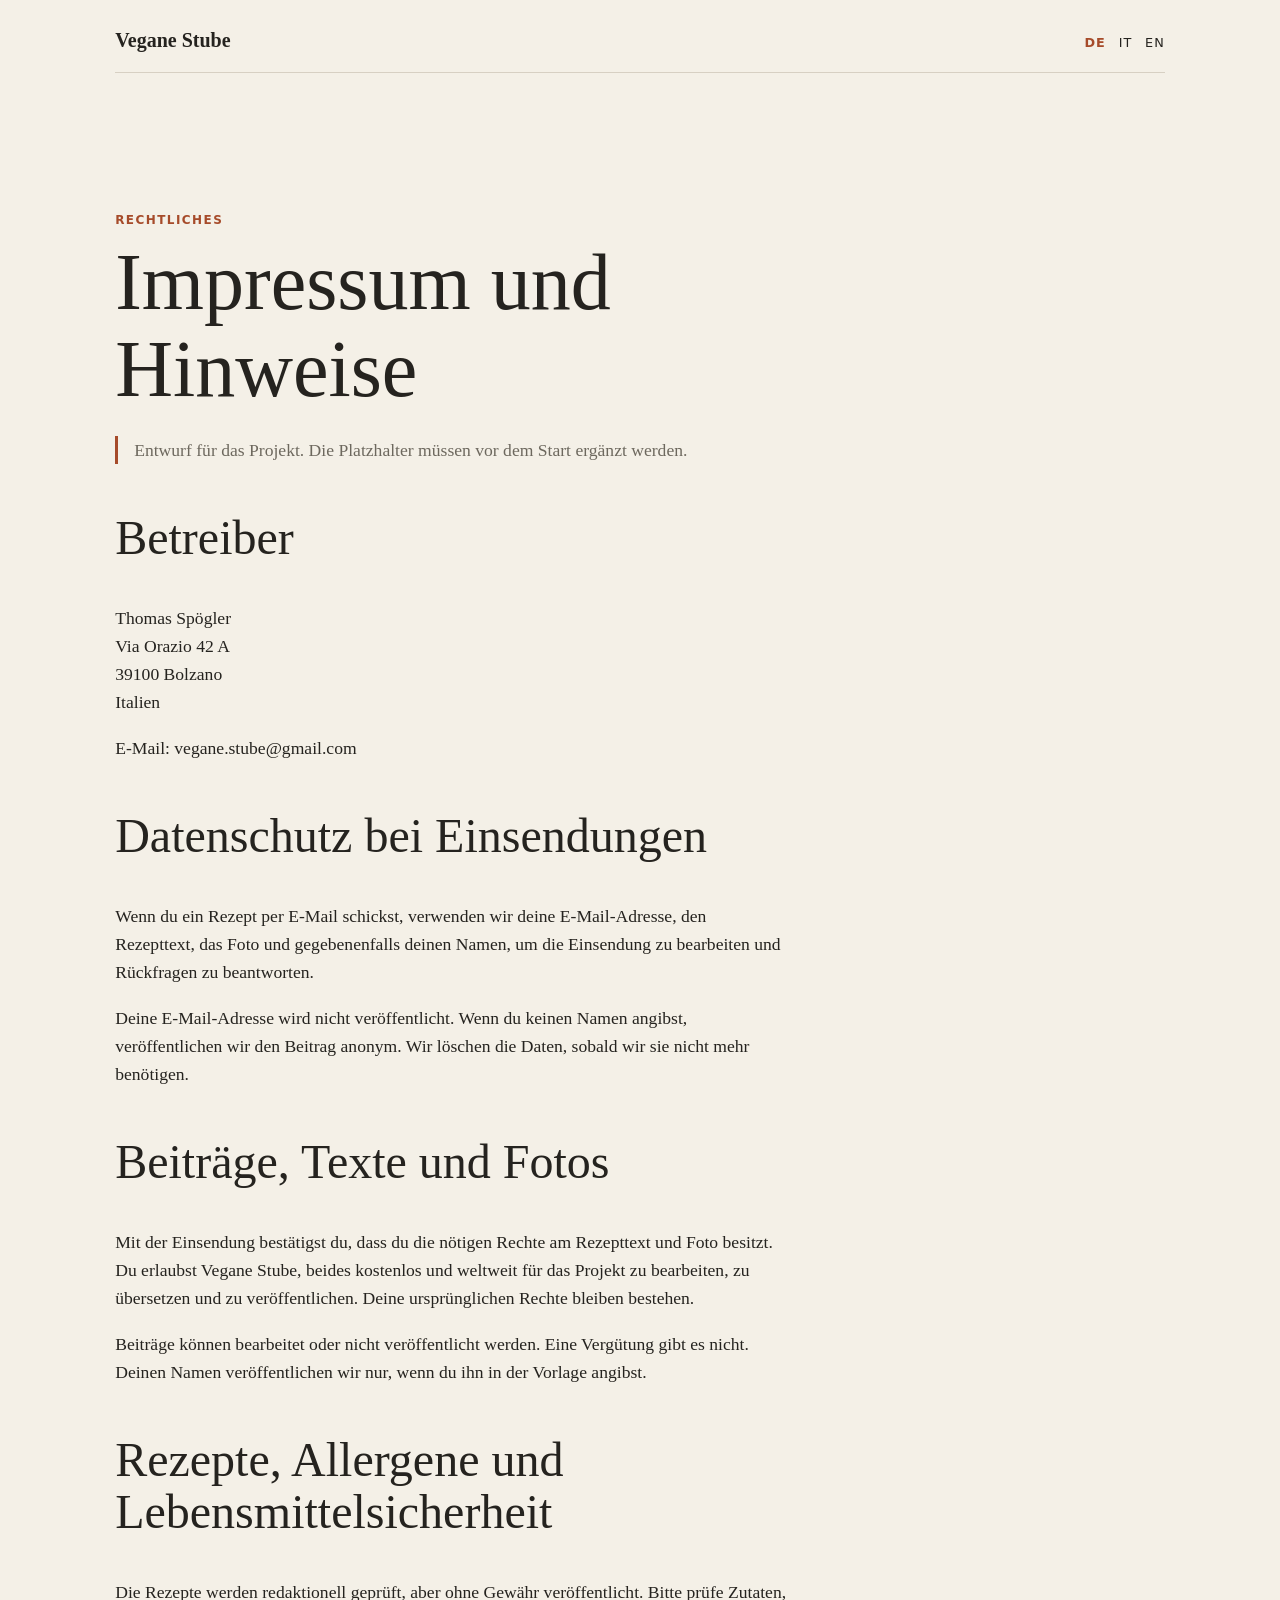
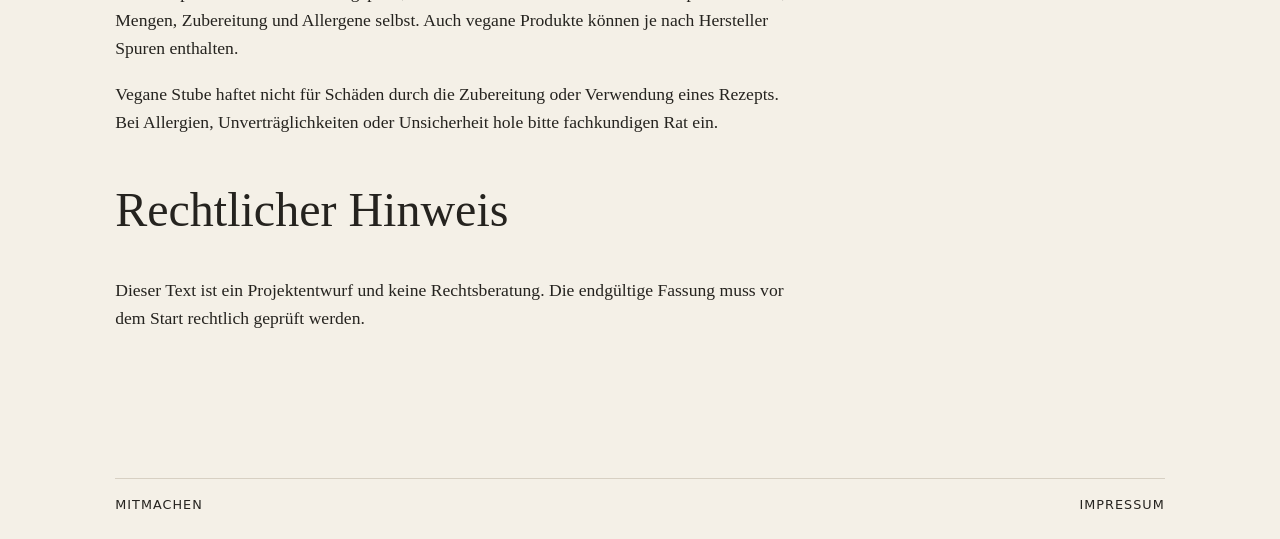
==== de/impressum/index.html @ 54d412f8 "Initial Vegane Stube website Add the multilingual static recipe site, contribution workflow, legal d" ====
<!doctype html>
<html lang="de">
<head>
  <meta charset="utf-8">
  <meta name="viewport" content="width=device-width, initial-scale=1">
  <title>Impressum – Vegane Stube</title>
  <link rel="stylesheet" href="../../assets/site.css?v=3">
</head>
<body>
  <header class="site-header"><a class="site-title" href="../../">Vegane Stube</a><nav aria-label="Sprache"><a href="./" aria-current="page">DE</a><a href="../../it/legal/">IT</a><a href="../../en/legal/">EN</a></nav></header>
  <main class="page">
    <p class="eyebrow">Rechtliches</p>
    <h1>Impressum und Hinweise</h1>
    <p class="notice">Entwurf für das Projekt. Die Platzhalter müssen vor dem Start ergänzt werden.</p>
    <h2>Betreiber</h2>
    <p>Thomas Spögler<br>Via Orazio 42 A<br>39100 Bolzano<br>Italien</p>
    <p>E-Mail: vegane.stube@gmail.com</p>
    <h2>Datenschutz bei Einsendungen</h2>
    <p>Wenn du ein Rezept per E-Mail schickst, verwenden wir deine E-Mail-Adresse, den Rezepttext, das Foto und gegebenenfalls deinen Namen, um die Einsendung zu bearbeiten und Rückfragen zu beantworten.</p>
    <p>Deine E-Mail-Adresse wird nicht veröffentlicht. Wenn du keinen Namen angibst, veröffentlichen wir den Beitrag anonym. Wir löschen die Daten, sobald wir sie nicht mehr benötigen.</p>
    <h2>Beiträge, Texte und Fotos</h2>
    <p>Mit der Einsendung bestätigst du, dass du die nötigen Rechte am Rezepttext und Foto besitzt. Du erlaubst Vegane Stube, beides kostenlos und weltweit für das Projekt zu bearbeiten, zu übersetzen und zu veröffentlichen. Deine ursprünglichen Rechte bleiben bestehen.</p>
    <p>Beiträge können bearbeitet oder nicht veröffentlicht werden. Eine Vergütung gibt es nicht. Deinen Namen veröffentlichen wir nur, wenn du ihn in der Vorlage angibst.</p>
    <h2>Rezepte, Allergene und Lebensmittelsicherheit</h2>
    <p>Die Rezepte werden redaktionell geprüft, aber ohne Gewähr veröffentlicht. Bitte prüfe Zutaten, Mengen, Zubereitung und Allergene selbst. Auch vegane Produkte können je nach Hersteller Spuren enthalten.</p>
    <p>Vegane Stube haftet nicht für Schäden durch die Zubereitung oder Verwendung eines Rezepts. Bei Allergien, Unverträglichkeiten oder Unsicherheit hole bitte fachkundigen Rat ein.</p>
    <h2>Rechtlicher Hinweis</h2>
    <p>Dieser Text ist ein Projektentwurf und keine Rechtsberatung. Die endgültige Fassung muss vor dem Start rechtlich geprüft werden.</p>
  </main>
  <footer class="site-footer"><a href="../mitmachen/">Mitmachen</a><a href="./">Impressum</a></footer>
</body>
</html>
---- assets/site.css ----
:root {
  color-scheme: light;
  --paper: #f4f0e7;
  --ink: #25231f;
  --muted: #6d685e;
  --accent: #a64b2a;
  --line: #d7d0c3;
  font-family: Georgia, "Times New Roman", serif;
}

* { box-sizing: border-box; }

body {
  display: flex;
  flex-direction: column;
  max-width: 72rem;
  min-height: 100vh;
  margin: 0 auto;
  padding: 1.5rem clamp(1.25rem, 4vw, 4rem);
  background: var(--paper);
  color: var(--ink);
  font-size: 1.1rem;
  line-height: 1.6;
}

main { flex: 1; }

a { color: inherit; }
a:hover { color: var(--accent); }

.site-header, .site-footer {
  display: flex;
  justify-content: space-between;
  gap: 1rem;
  align-items: baseline;
}

.site-header { border-bottom: 1px solid var(--line); padding-bottom: 1rem; }
.site-title { font-size: 1.25rem; font-weight: bold; text-decoration: none; }
nav, .site-footer { font-family: system-ui, sans-serif; font-size: .8rem; letter-spacing: .08em; text-transform: uppercase; }
nav { display: flex; gap: .8rem; }
nav a { text-decoration: none; }
nav a[aria-current="page"] { color: var(--accent); font-weight: bold; }

main { padding: 8rem 0; }
.hero { max-width: 48rem; }
.eyebrow { color: var(--accent); font: bold .75rem/1.2 system-ui, sans-serif; letter-spacing: .12em; text-transform: uppercase; }
h1, h2 { font-weight: normal; line-height: 1.08; }
h1 { max-width: 12ch; margin: .75rem 0 1.5rem; font-size: clamp(3rem, 8vw, 6.5rem); }
h2 { font-size: clamp(2rem, 4vw, 3rem); }
.intro { max-width: 38rem; color: var(--muted); font-size: 1.3rem; }
.section { max-width: 34rem; margin-top: 10rem; }
.section-heading { border-top: 1px solid var(--line); padding-top: 1rem; }
.section-heading h2 { margin-top: .5rem; }
.button { display: inline-block; margin-top: 1rem; padding: .7rem 1rem; background: var(--accent); color: #fff; text-decoration: none; }
.button:hover { background: var(--ink); color: #fff; }
.button-secondary { margin-left: .5rem; background: transparent; color: var(--accent); border: 1px solid var(--accent); }
.button-secondary:hover { color: #fff; }
.page { max-width: 42rem; }
.page h1 { max-width: none; font-size: clamp(3rem, 8vw, 5rem); }
.page h2 { margin-top: 3rem; }
li { margin: .5rem 0; }
code { padding: .1em .3em; background: #fff; color: var(--accent); font-family: ui-monospace, SFMono-Regular, Menlo, Monaco, Consolas, monospace; font-size: .85em; }
.notice { border-left: 3px solid var(--accent); padding-left: 1rem; color: var(--muted); }
.recipe-list { display: grid; gap: 1rem; margin-top: 2rem; }
.collection-tools { margin-top: 3rem; }
.collection-tools input { width: 100%; padding: 1rem; border: 1px solid var(--line); background: #fff; color: var(--ink); font: 1.2rem Georgia, "Times New Roman", serif; }
.category-filters { display: flex; gap: .5rem; width: 100%; margin-top: 1rem; }
.filter-button { flex: 1; padding: .75rem; border: 1px solid var(--line); border-radius: 0; background: transparent; color: var(--ink); cursor: pointer; font: .8rem system-ui, sans-serif; transition: background-color .15s ease, border-color .15s ease, color .15s ease; }
.filter-button.is-active, .filter-button:hover { border-color: var(--accent); background: var(--accent); color: #fff; }
.filter-button:focus-visible, .collection-tools input:focus-visible { outline: 2px solid var(--accent); outline-offset: 3px; }
.filter-empty { color: var(--muted); }
.recipe-card { display: block; border-top: 1px solid var(--line); padding: 1.25rem 0; text-decoration: none; transition: padding-left .15s ease; }
.recipe-card:hover { padding-left: .75rem; }
.recipe-card h2 { margin: 0; font-size: 2rem; }
.recipe-card p { margin: .25rem 0 0; color: var(--muted); }
.recipe-meta { color: var(--accent); font: .75rem system-ui, sans-serif; letter-spacing: .08em; text-transform: uppercase; }
.guide-warning { color: var(--accent); font: .75rem system-ui, sans-serif; letter-spacing: .08em; text-transform: uppercase; }
.recipe-card[data-category="first"] .recipe-meta { color: #6c7d4d; }
.recipe-card[data-category="second"] .recipe-meta { color: var(--accent); }
.recipe-card[data-category="dessert"] .recipe-meta { color: #8a5b76; }
.recipe-layout { display: block; }
.recipe-layout h2 { margin-top: 0; }
.recipe-layout ul, .recipe-layout ol { padding-left: 1.25rem; }
.recipe-layout ol { max-width: 52rem; }
.recipe-intro { color: var(--muted); font-size: 1.3rem; }
.recipe-image { display: block; width: 100%; max-height: 30rem; margin: 2rem 0; object-fit: cover; }
.recipe-note { margin-top: 2rem; border-left: 3px solid var(--accent); padding-left: 1rem; }
.back-link { font: .8rem system-ui, sans-serif; text-transform: uppercase; letter-spacing: .08em; }
.site-footer { border-top: 1px solid var(--line); padding-top: 1rem; }
.site-footer a { text-decoration: none; }

@media (max-width: 35rem) {
  main { padding: 5rem 0; }
  .section { margin-top: 7rem; }
  .site-footer { align-items: flex-start; flex-direction: column; }
  .button-secondary { margin-left: 0; }
  .recipe-card:hover { padding-left: 0; }
}
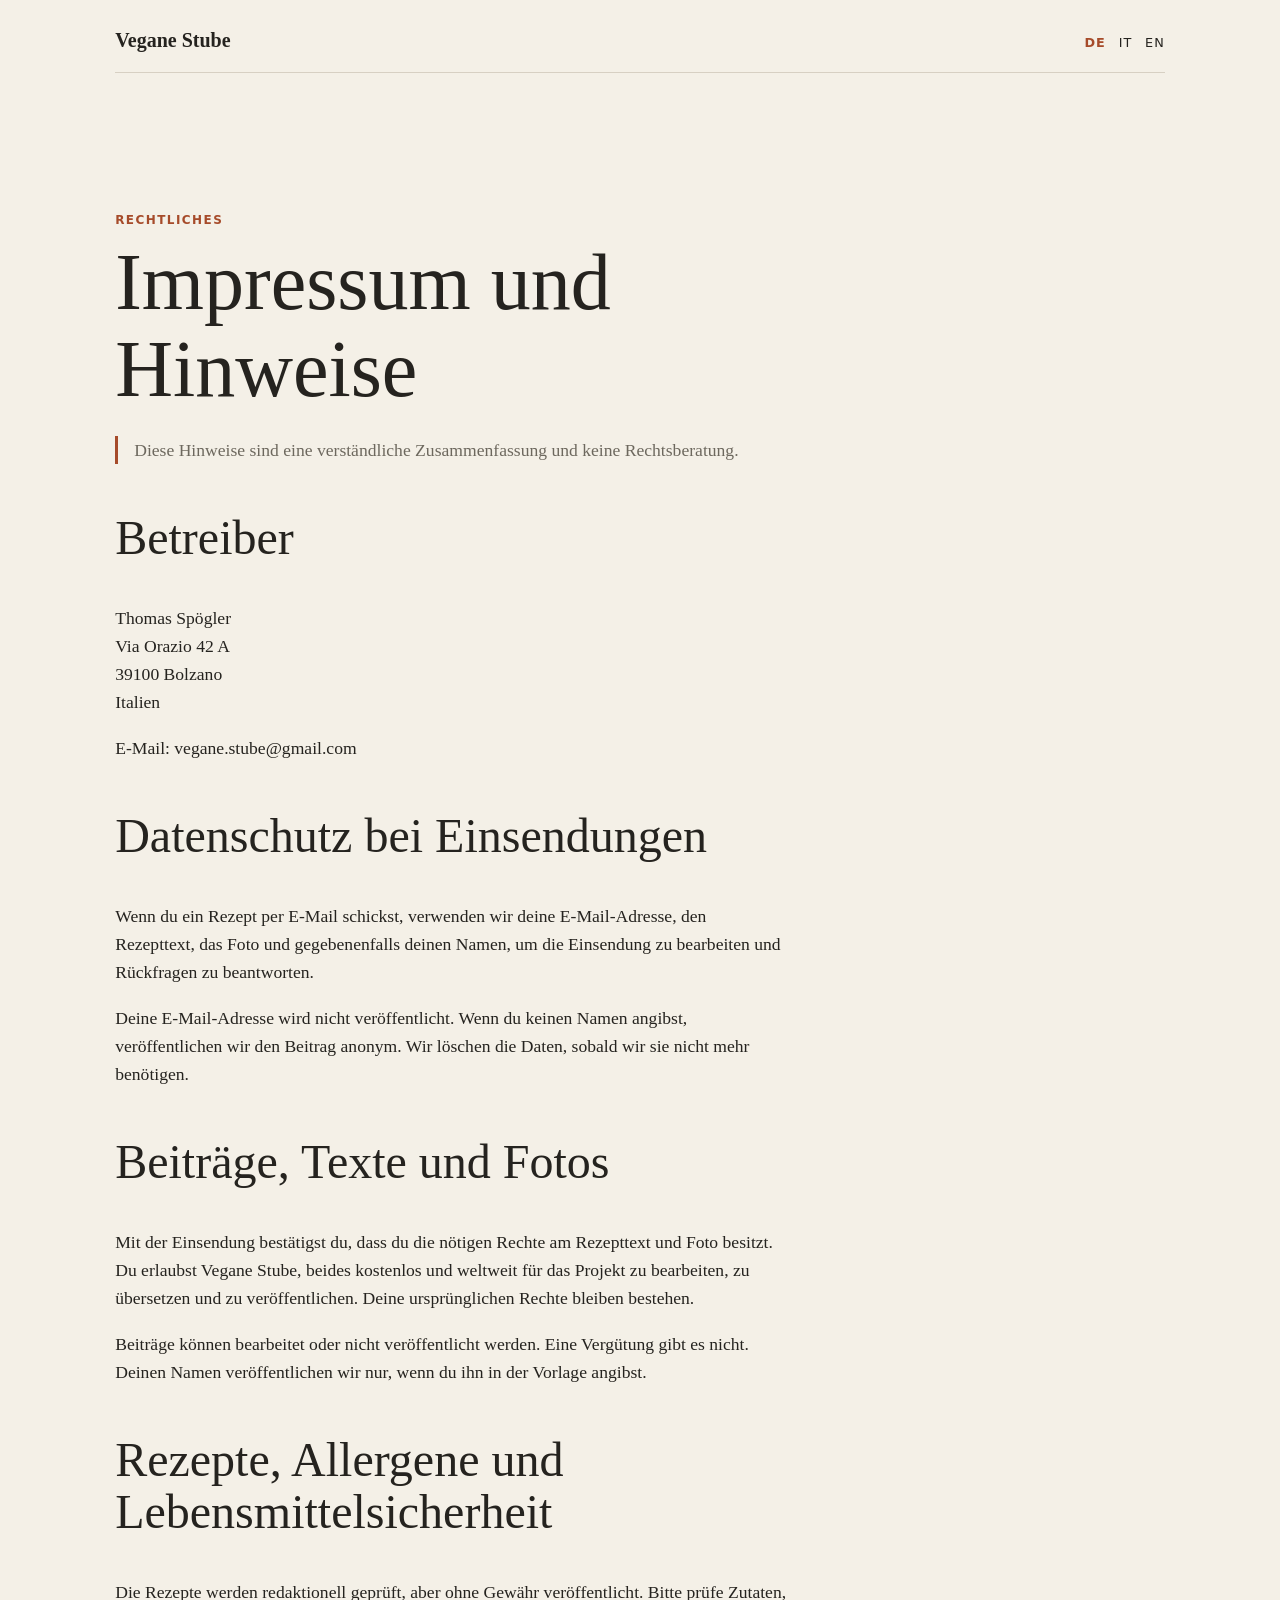
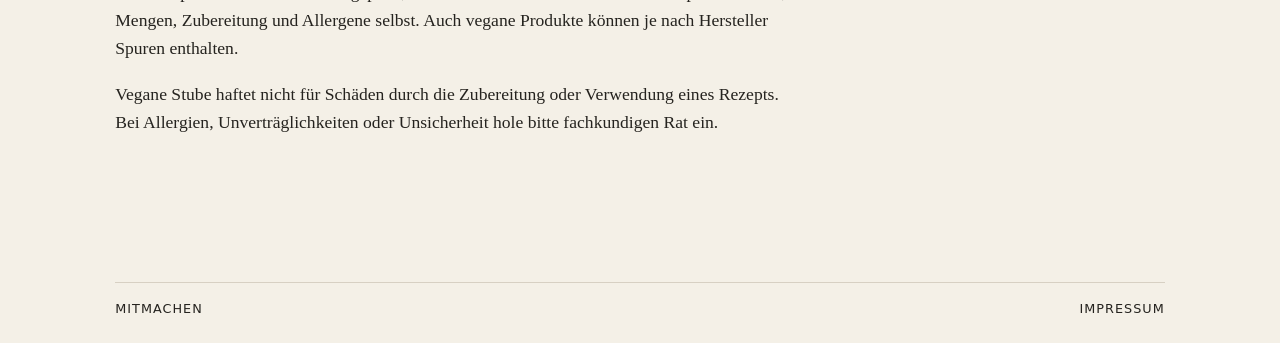
==== commit b2816840: "Remove outdated legal note sections Keep the multilingual legal pages focused on the current privacy" ====
--- a/de/impressum/index.html
+++ b/de/impressum/index.html
@@ -11,7 +11,7 @@
   <main class="page">
     <p class="eyebrow">Rechtliches</p>
     <h1>Impressum und Hinweise</h1>
-    <p class="notice">Entwurf für das Projekt. Die Platzhalter müssen vor dem Start ergänzt werden.</p>
+    <p class="notice">Diese Hinweise sind eine verständliche Zusammenfassung und keine Rechtsberatung.</p>
     <h2>Betreiber</h2>
     <p>Thomas Spögler<br>Via Orazio 42 A<br>39100 Bolzano<br>Italien</p>
     <p>E-Mail: vegane.stube@gmail.com</p>
@@ -24,8 +24,6 @@
     <h2>Rezepte, Allergene und Lebensmittelsicherheit</h2>
     <p>Die Rezepte werden redaktionell geprüft, aber ohne Gewähr veröffentlicht. Bitte prüfe Zutaten, Mengen, Zubereitung und Allergene selbst. Auch vegane Produkte können je nach Hersteller Spuren enthalten.</p>
     <p>Vegane Stube haftet nicht für Schäden durch die Zubereitung oder Verwendung eines Rezepts. Bei Allergien, Unverträglichkeiten oder Unsicherheit hole bitte fachkundigen Rat ein.</p>
-    <h2>Rechtlicher Hinweis</h2>
-    <p>Dieser Text ist ein Projektentwurf und keine Rechtsberatung. Die endgültige Fassung muss vor dem Start rechtlich geprüft werden.</p>
   </main>
   <footer class="site-footer"><a href="../mitmachen/">Mitmachen</a><a href="./">Impressum</a></footer>
 </body>
